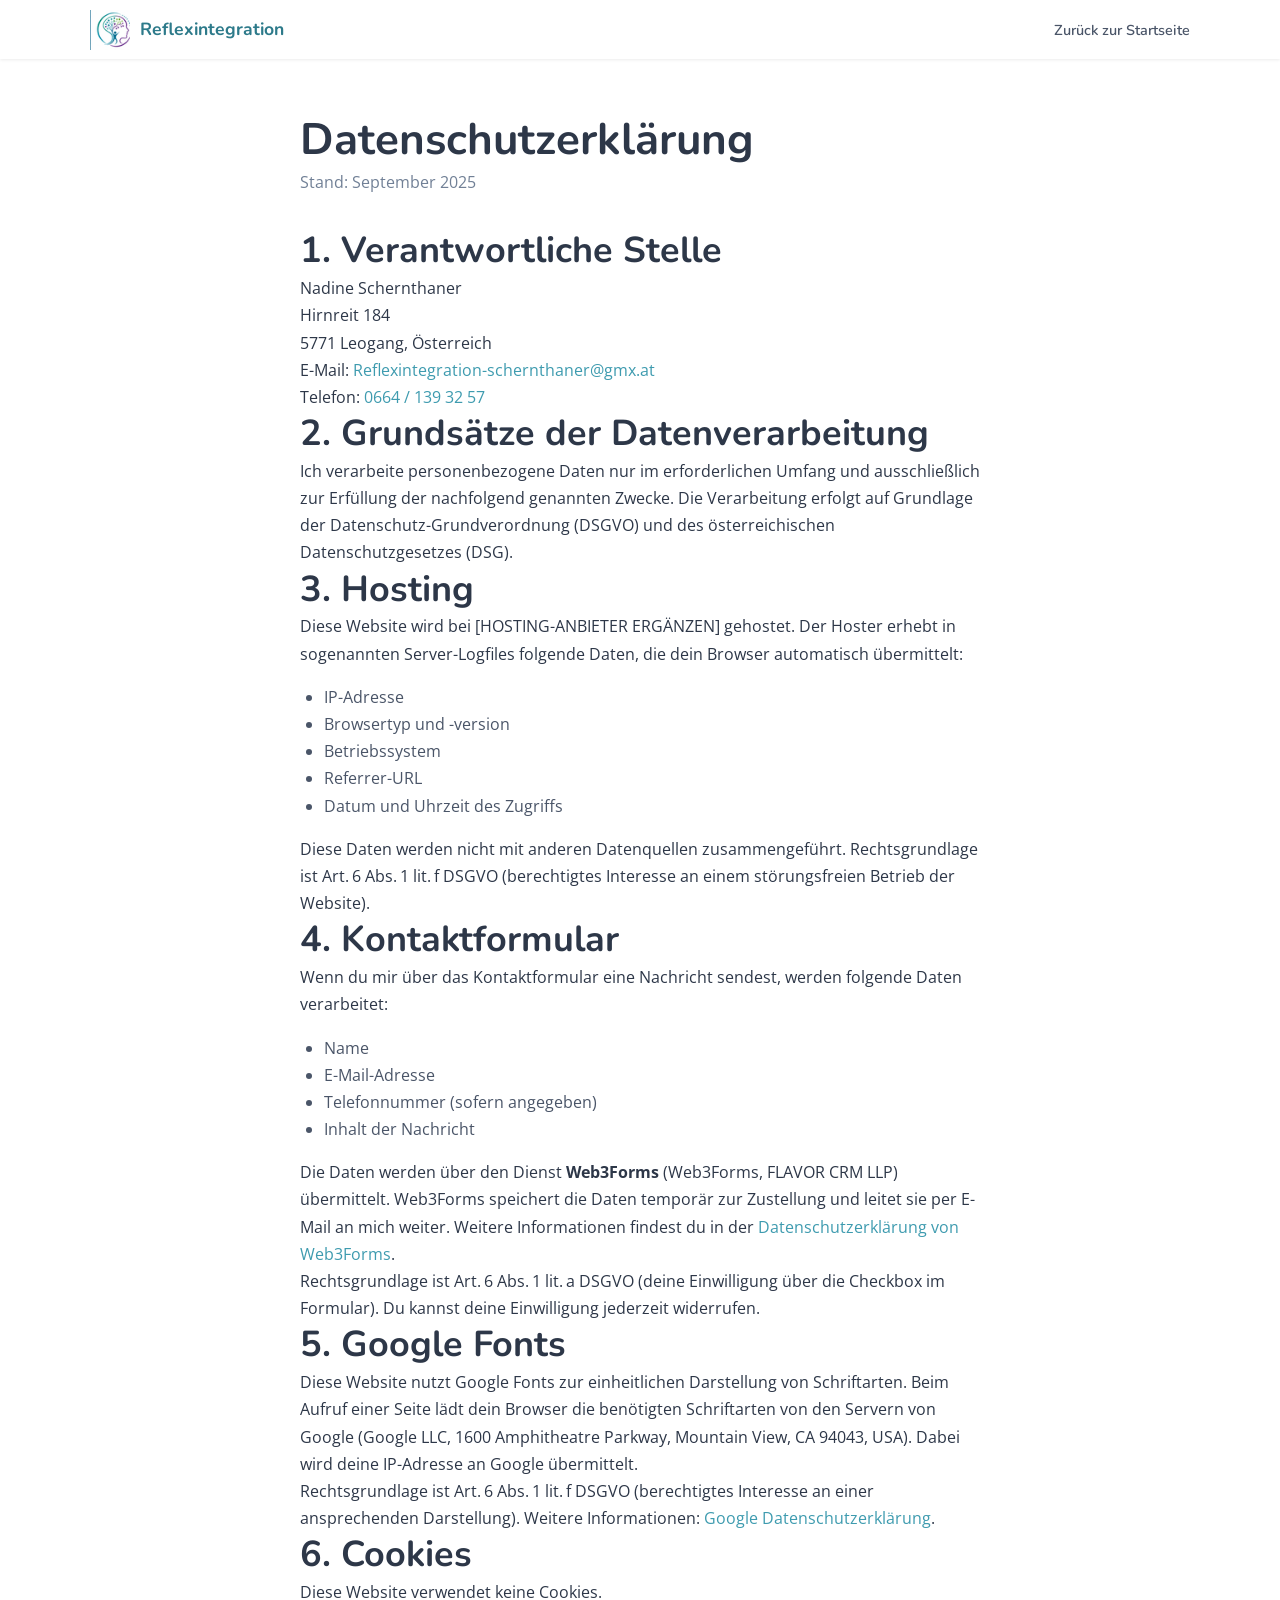
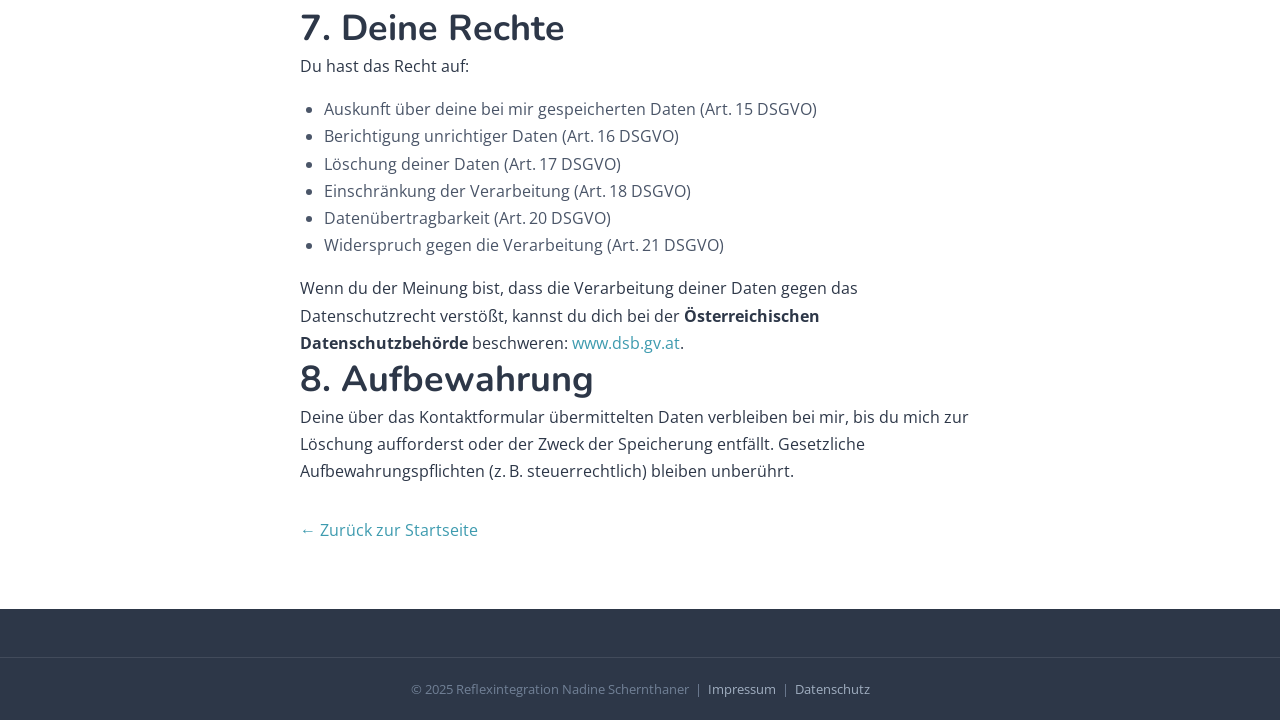
==== datenschutz.html @ 43565fc6 "Initial commit: Reflexintegration landing page Static one-page site for Nadine Schernthaner's Reflex" ====
<!DOCTYPE html>
<html lang="de">
<head>
  <meta charset="UTF-8">
  <meta name="viewport" content="width=device-width, initial-scale=1.0">
  <title>Datenschutzerklärung — Reflexintegration Nadine Schernthaner</title>
  <meta name="robots" content="noindex, follow">
  <link rel="icon" type="image/png" sizes="32x32" href="images/favicon-32x32.png">
  <link rel="preconnect" href="https://fonts.googleapis.com">
  <link rel="preconnect" href="https://fonts.gstatic.com" crossorigin>
  <link rel="stylesheet" href="https://fonts.googleapis.com/css2?family=Nunito:wght@400;600;700&family=Open+Sans:wght@400;600&display=swap">
  <link rel="stylesheet" href="css/styles.css">
</head>
<body>

  <nav class="navbar scrolled" role="navigation">
    <div class="container">
      <a href="index.html" class="nav-brand">
        <img src="images/logo-icon.png" alt="Reflexintegration Logo" width="40" height="40">
        <span>Reflexintegration</span>
      </a>
      <ul class="nav-links">
        <li><a href="index.html">Zurück zur Startseite</a></li>
      </ul>
    </div>
  </nav>

  <main>
    <section class="section" style="padding-top:7rem;">
      <div class="container" style="max-width:720px;">
        <h1>Datenschutzerklärung</h1>
        <p style="color:var(--clr-text-light);margin-bottom:2rem;">Stand: September 2025</p>

        <h2>1. Verantwortliche Stelle</h2>
        <p>
          Nadine Schernthaner<br>
          Hirnreit 184<br>
          5771 Leogang, Österreich<br>
          E-Mail: <a href="mailto:Reflexintegration-schernthaner@gmx.at">Reflexintegration-schernthaner@gmx.at</a><br>
          Telefon: <a href="tel:+436641393257">0664 / 139 32 57</a>
        </p>

        <h2>2. Grundsätze der Datenverarbeitung</h2>
        <p>Ich verarbeite personenbezogene Daten nur im erforderlichen Umfang und ausschließlich zur Erfüllung der nachfolgend genannten Zwecke. Die Verarbeitung erfolgt auf Grundlage der Datenschutz-Grundverordnung (DSGVO) und des österreichischen Datenschutzgesetzes (DSG).</p>

        <h2>3. Hosting</h2>
        <p>Diese Website wird bei [HOSTING-ANBIETER ERGÄNZEN] gehostet. Der Hoster erhebt in sogenannten Server-Logfiles folgende Daten, die dein Browser automatisch übermittelt:</p>
        <ul style="margin:1rem 0 1rem 1.5rem;color:var(--clr-text-muted);">
          <li>IP-Adresse</li>
          <li>Browsertyp und -version</li>
          <li>Betriebssystem</li>
          <li>Referrer-URL</li>
          <li>Datum und Uhrzeit des Zugriffs</li>
        </ul>
        <p>Diese Daten werden nicht mit anderen Datenquellen zusammengeführt. Rechtsgrundlage ist Art.&thinsp;6 Abs.&thinsp;1 lit.&thinsp;f DSGVO (berechtigtes Interesse an einem störungsfreien Betrieb der Website).</p>

        <h2>4. Kontaktformular</h2>
        <p>Wenn du mir über das Kontaktformular eine Nachricht sendest, werden folgende Daten verarbeitet:</p>
        <ul style="margin:1rem 0 1rem 1.5rem;color:var(--clr-text-muted);">
          <li>Name</li>
          <li>E-Mail-Adresse</li>
          <li>Telefonnummer (sofern angegeben)</li>
          <li>Inhalt der Nachricht</li>
        </ul>
        <p>Die Daten werden über den Dienst <strong>Web3Forms</strong> (Web3Forms, FLAVOR CRM LLP) übermittelt. Web3Forms speichert die Daten temporär zur Zustellung und leitet sie per E-Mail an mich weiter. Weitere Informationen findest du in der <a href="https://web3forms.com/privacy" target="_blank" rel="noopener">Datenschutzerklärung von Web3Forms</a>.</p>
        <p>Rechtsgrundlage ist Art.&thinsp;6 Abs.&thinsp;1 lit.&thinsp;a DSGVO (deine Einwilligung über die Checkbox im Formular). Du kannst deine Einwilligung jederzeit widerrufen.</p>

        <h2>5. Google Fonts</h2>
        <p>Diese Website nutzt Google Fonts zur einheitlichen Darstellung von Schriftarten. Beim Aufruf einer Seite lädt dein Browser die benötigten Schriftarten von den Servern von Google (Google LLC, 1600 Amphitheatre Parkway, Mountain View, CA 94043, USA). Dabei wird deine IP-Adresse an Google übermittelt.</p>
        <p>Rechtsgrundlage ist Art.&thinsp;6 Abs.&thinsp;1 lit.&thinsp;f DSGVO (berechtigtes Interesse an einer ansprechenden Darstellung). Weitere Informationen: <a href="https://policies.google.com/privacy" target="_blank" rel="noopener">Google Datenschutzerklärung</a>.</p>

        <h2>6. Cookies</h2>
        <p>Diese Website verwendet keine Cookies.</p>

        <h2>7. Deine Rechte</h2>
        <p>Du hast das Recht auf:</p>
        <ul style="margin:1rem 0 1rem 1.5rem;color:var(--clr-text-muted);">
          <li>Auskunft über deine bei mir gespeicherten Daten (Art.&thinsp;15 DSGVO)</li>
          <li>Berichtigung unrichtiger Daten (Art.&thinsp;16 DSGVO)</li>
          <li>Löschung deiner Daten (Art.&thinsp;17 DSGVO)</li>
          <li>Einschränkung der Verarbeitung (Art.&thinsp;18 DSGVO)</li>
          <li>Datenübertragbarkeit (Art.&thinsp;20 DSGVO)</li>
          <li>Widerspruch gegen die Verarbeitung (Art.&thinsp;21 DSGVO)</li>
        </ul>
        <p>Wenn du der Meinung bist, dass die Verarbeitung deiner Daten gegen das Datenschutzrecht verstößt, kannst du dich bei der <strong>Österreichischen Datenschutzbehörde</strong> beschweren: <a href="https://www.dsb.gv.at" target="_blank" rel="noopener">www.dsb.gv.at</a>.</p>

        <h2>8. Aufbewahrung</h2>
        <p>Deine über das Kontaktformular übermittelten Daten verbleiben bei mir, bis du mich zur Löschung aufforderst oder der Zweck der Speicherung entfällt. Gesetzliche Aufbewahrungspflichten (z.&thinsp;B. steuerrechtlich) bleiben unberührt.</p>

        <p style="margin-top:2rem;"><a href="index.html">&larr; Zurück zur Startseite</a></p>
      </div>
    </section>
  </main>

  <footer class="site-footer">
    <div class="footer-bottom">
      <div class="container">
        &copy; 2025 Reflexintegration Nadine Schernthaner &nbsp;|&nbsp;
        <a href="impressum.html">Impressum</a> &nbsp;|&nbsp;
        <a href="datenschutz.html">Datenschutz</a>
      </div>
    </div>
  </footer>

</body>
</html>
---- css/styles.css ----
/* ============================================
   Reflexintegration — Nadine Schernthaner
   Mobile-first responsive stylesheet
   ============================================ */

:root {
  --clr-teal: #3e9baf;
  --clr-teal-dark: #2d7a8a;
  --clr-teal-light: #e8f4f7;
  --clr-green: #7baf52;
  --clr-green-dark: #5f8c3e;
  --clr-green-light: #f0f7e8;
  --clr-purple: #7f4e9b;
  --clr-purple-light: #f3edf7;

  --clr-text: #2d3748;
  --clr-text-muted: #4a5568;
  --clr-text-light: #718096;
  --clr-bg: #ffffff;
  --clr-bg-alt: #f7fafa;
  --clr-bg-warm: #fdfaf6;
  --clr-border: #e2e8f0;

  --ff-heading: 'Nunito', sans-serif;
  --ff-body: 'Open Sans', sans-serif;

  --shadow-sm: 0 1px 3px rgba(0,0,0,0.08);
  --shadow-md: 0 4px 12px rgba(0,0,0,0.1);
  --shadow-lg: 0 8px 24px rgba(0,0,0,0.12);

  --radius: 10px;
  --radius-lg: 16px;
  --transition: 0.3s ease;
}

*,
*::before,
*::after {
  box-sizing: border-box;
  margin: 0;
  padding: 0;
}

html {
  scroll-behavior: smooth;
  scroll-padding-top: 72px;
}

body {
  font-family: var(--ff-body);
  font-size: 1rem;
  line-height: 1.7;
  color: var(--clr-text);
  background: var(--clr-bg);
  -webkit-font-smoothing: antialiased;
}

img {
  max-width: 100%;
  height: auto;
  display: block;
}

a {
  color: var(--clr-teal);
  text-decoration: none;
  transition: color var(--transition);
}

a:hover {
  color: var(--clr-teal-dark);
}

h1, h2, h3, h4 {
  font-family: var(--ff-heading);
  font-weight: 700;
  line-height: 1.3;
  color: var(--clr-text);
}

h1 { font-size: clamp(1.75rem, 4vw, 2.75rem); }
h2 { font-size: clamp(1.5rem, 3vw, 2.25rem); }
h3 { font-size: clamp(1.15rem, 2vw, 1.5rem); }

.container {
  width: 100%;
  max-width: 1140px;
  margin: 0 auto;
  padding: 0 1.25rem;
}

.section {
  padding: 4rem 0;
}

.section-alt {
  background: var(--clr-bg-alt);
}

.section-header {
  text-align: center;
  margin-bottom: 3rem;
}

.section-header h2 {
  margin-bottom: 0.75rem;
  position: relative;
}

.section-header h2::after {
  content: '';
  display: block;
  width: 60px;
  height: 3px;
  background: linear-gradient(90deg, var(--clr-teal), var(--clr-green));
  border-radius: 2px;
  margin: 0.75rem auto 0;
}

.section-header p {
  color: var(--clr-text-muted);
  max-width: 640px;
  margin: 0 auto;
}

/* ---- Buttons ---- */

.btn {
  display: inline-flex;
  align-items: center;
  gap: 0.5rem;
  padding: 0.85rem 1.75rem;
  border-radius: var(--radius);
  font-family: var(--ff-heading);
  font-weight: 700;
  font-size: 1rem;
  border: 2px solid transparent;
  cursor: pointer;
  transition: all var(--transition);
  text-decoration: none;
}

.btn-primary {
  background: var(--clr-teal);
  color: #fff;
  border-color: var(--clr-teal);
}

.btn-primary:hover {
  background: var(--clr-teal-dark);
  border-color: var(--clr-teal-dark);
  color: #fff;
  transform: translateY(-2px);
  box-shadow: var(--shadow-md);
}

.btn-outline {
  background: transparent;
  color: var(--clr-teal);
  border-color: var(--clr-teal);
}

.btn-outline:hover {
  background: var(--clr-teal);
  color: #fff;
  transform: translateY(-2px);
}

.btn-white {
  background: #fff;
  color: var(--clr-teal);
  border-color: #fff;
}

.btn-white:hover {
  background: var(--clr-teal-light);
  border-color: var(--clr-teal-light);
  color: var(--clr-teal-dark);
  transform: translateY(-2px);
}

/* ---- Navigation ---- */

.navbar {
  position: fixed;
  top: 0;
  left: 0;
  width: 100%;
  z-index: 1000;
  padding: 1rem 0;
  transition: all var(--transition);
  background: transparent;
}

.navbar.scrolled {
  background: rgba(255, 255, 255, 0.97);
  box-shadow: var(--shadow-sm);
  padding: 0.6rem 0;
  backdrop-filter: blur(8px);
}

.navbar .container {
  display: flex;
  align-items: center;
  justify-content: space-between;
}

.nav-brand {
  display: flex;
  align-items: center;
  gap: 0.6rem;
  text-decoration: none;
}

.nav-brand img {
  height: 40px;
  width: auto;
}

.nav-brand span {
  font-family: var(--ff-heading);
  font-weight: 700;
  font-size: 1.1rem;
  color: var(--clr-teal-dark);
  transition: color var(--transition);
}

.nav-links {
  display: none;
  list-style: none;
  gap: 1.5rem;
  align-items: center;
}

.nav-links a {
  font-family: var(--ff-heading);
  font-weight: 600;
  font-size: 0.9rem;
  color: var(--clr-text-muted);
  padding: 0.4rem 0;
  position: relative;
}

.nav-links a::after {
  content: '';
  position: absolute;
  bottom: 0;
  left: 0;
  width: 0;
  height: 2px;
  background: var(--clr-teal);
  transition: width var(--transition);
}

.nav-links a:hover,
.nav-links a.active {
  color: var(--clr-teal);
}

.nav-links a:hover::after,
.nav-links a.active::after {
  width: 100%;
}

.nav-toggle {
  display: flex;
  flex-direction: column;
  gap: 5px;
  background: none;
  border: none;
  cursor: pointer;
  padding: 4px;
}

.nav-toggle span {
  display: block;
  width: 24px;
  height: 2px;
  background: var(--clr-text);
  border-radius: 2px;
  transition: all var(--transition);
}

.nav-toggle.open span:nth-child(1) {
  transform: translateY(7px) rotate(45deg);
}

.nav-toggle.open span:nth-child(2) {
  opacity: 0;
}

.nav-toggle.open span:nth-child(3) {
  transform: translateY(-7px) rotate(-45deg);
}

.mobile-menu {
  display: none;
  position: fixed;
  top: 0;
  left: 0;
  width: 100%;
  height: 100vh;
  background: rgba(255,255,255,0.98);
  backdrop-filter: blur(12px);
  z-index: 999;
  flex-direction: column;
  align-items: center;
  justify-content: center;
  gap: 2rem;
}

.mobile-menu.open {
  display: flex;
}

.mobile-menu a {
  font-family: var(--ff-heading);
  font-size: 1.35rem;
  font-weight: 700;
  color: var(--clr-text);
}

.mobile-menu a:hover {
  color: var(--clr-teal);
}

/* ---- Hero ---- */

.hero {
  min-height: 100vh;
  display: flex;
  align-items: center;
  position: relative;
  overflow: hidden;
  background: linear-gradient(135deg, var(--clr-teal-light) 0%, #f0f7f4 40%, var(--clr-purple-light) 100%);
  background-size: cover;
  background-position: center;
}

.hero[style*="background-image"] {
  background-blend-mode: normal;
  background: none;
  background-image: inherit;
  background-size: cover;
  background-position: center;
}

.hero[style*="background-image"]::before {
  content: '';
  position: absolute;
  inset: 0;
  background: linear-gradient(135deg, rgba(255,255,255,0.88) 0%, rgba(247,250,250,0.82) 50%, rgba(243,237,247,0.78) 100%);
  pointer-events: none;
  z-index: 0;
}

.hero::after {
  content: none;
}

.hero .container {
  position: relative;
  z-index: 1;
  padding-top: 6rem;
  padding-bottom: 4rem;
}

.hero-content {
  max-width: 640px;
}

.hero-tagline {
  display: inline-block;
  font-family: var(--ff-heading);
  font-weight: 700;
  font-size: 0.85rem;
  text-transform: uppercase;
  letter-spacing: 0.1em;
  color: var(--clr-teal);
  margin-bottom: 1rem;
  padding: 0.35rem 0.9rem;
  background: rgba(62,155,175,0.1);
  border-radius: 20px;
}

.hero h1 {
  margin-bottom: 1.25rem;
}

.hero h1 span {
  background: linear-gradient(90deg, var(--clr-teal), var(--clr-purple));
  -webkit-background-clip: text;
  -webkit-text-fill-color: transparent;
  background-clip: text;
}

.hero p {
  font-size: 1.15rem;
  color: var(--clr-text-muted);
  margin-bottom: 2rem;
  line-height: 1.8;
}

.hero-buttons {
  display: flex;
  flex-wrap: wrap;
  gap: 1rem;
}

.hero-logo {
  margin-bottom: 2rem;
  max-width: 360px;
}

/* ---- Was ist Reflexintegration ---- */

.what-is-grid {
  display: grid;
  gap: 2.5rem;
  align-items: center;
}

.what-is-text p {
  margin-bottom: 1rem;
  color: var(--clr-text-muted);
}

.what-is-text p:last-child {
  margin-bottom: 0;
}

.what-is-image {
  border-radius: var(--radius-lg);
  overflow: hidden;
  box-shadow: var(--shadow-lg);
}

.what-is-image img {
  width: 100%;
  height: 100%;
  object-fit: cover;
}

/* ---- Für wen ---- */

.symptom-categories {
  display: grid;
  gap: 1.5rem;
}

.symptom-card {
  background: #fff;
  border-radius: var(--radius-lg);
  padding: 1.75rem;
  box-shadow: var(--shadow-sm);
  border-left: 4px solid var(--clr-teal);
  transition: all var(--transition);
}

.symptom-card:hover {
  box-shadow: var(--shadow-md);
  transform: translateY(-2px);
}

.symptom-card:nth-child(2) {
  border-left-color: var(--clr-green);
}

.symptom-card:nth-child(3) {
  border-left-color: var(--clr-purple);
}

.symptom-card:nth-child(4) {
  border-left-color: var(--clr-teal-dark);
}

.symptom-card-header {
  display: flex;
  align-items: center;
  gap: 0.75rem;
  margin-bottom: 1rem;
}

.symptom-card-header svg {
  flex-shrink: 0;
  width: 28px;
  height: 28px;
}

.symptom-card h3 {
  font-size: 1.1rem;
}

.symptom-list {
  list-style: none;
  display: flex;
  flex-direction: column;
  gap: 0.5rem;
}

.symptom-list li {
  position: relative;
  padding-left: 1.5rem;
  color: var(--clr-text-muted);
  font-size: 0.95rem;
}

.symptom-list li::before {
  content: '';
  position: absolute;
  left: 0;
  top: 0.55em;
  width: 6px;
  height: 6px;
  border-radius: 50%;
  background: var(--clr-teal);
}

.symptom-card:nth-child(2) .symptom-list li::before { background: var(--clr-green); }
.symptom-card:nth-child(3) .symptom-list li::before { background: var(--clr-purple); }
.symptom-card:nth-child(4) .symptom-list li::before { background: var(--clr-teal-dark); }

.fuer-wen-image {
  margin-top: 2rem;
  border-radius: var(--radius-lg);
  overflow: hidden;
  max-width: 480px;
  margin-left: auto;
  margin-right: auto;
  box-shadow: var(--shadow-md);
}

.fuer-wen-cta {
  text-align: center;
  margin-top: 2.5rem;
}

.fuer-wen-cta p {
  color: var(--clr-text-muted);
  margin-bottom: 1.25rem;
  font-size: 1.05rem;
}

/* ---- Ablauf / Timeline ---- */

.ablauf-image {
  max-width: 700px;
  margin: 0 auto 3rem;
  border-radius: var(--radius-lg);
  overflow: hidden;
  box-shadow: var(--shadow-lg);
}

.ablauf-image img {
  width: 100%;
  height: auto;
  display: block;
  object-fit: cover;
  max-height: 400px;
}

.timeline {
  position: relative;
  max-width: 700px;
  margin: 0 auto;
}

.timeline::before {
  content: '';
  position: absolute;
  left: 20px;
  top: 0;
  bottom: 0;
  width: 2px;
  background: linear-gradient(180deg, var(--clr-teal), var(--clr-green), var(--clr-purple));
  border-radius: 1px;
}

.timeline-step {
  position: relative;
  padding-left: 60px;
  padding-bottom: 2.5rem;
}

.timeline-step:last-child {
  padding-bottom: 0;
}

.timeline-number {
  position: absolute;
  left: 0;
  top: 0;
  width: 42px;
  height: 42px;
  border-radius: 50%;
  background: var(--clr-teal);
  color: #fff;
  display: flex;
  align-items: center;
  justify-content: center;
  font-family: var(--ff-heading);
  font-weight: 700;
  font-size: 1rem;
  box-shadow: 0 2px 8px rgba(62,155,175,0.3);
  z-index: 1;
}

.timeline-step:nth-child(2) .timeline-number { background: #4aa89e; }
.timeline-step:nth-child(3) .timeline-number { background: var(--clr-green); }
.timeline-step:nth-child(4) .timeline-number { background: #6a9b4a; }
.timeline-step:nth-child(5) .timeline-number { background: #8a6dab; }
.timeline-step:nth-child(6) .timeline-number { background: var(--clr-purple); }

.timeline-content {
  background: #fff;
  border-radius: var(--radius);
  padding: 1.5rem;
  box-shadow: var(--shadow-sm);
  transition: all var(--transition);
}

.timeline-content:hover {
  box-shadow: var(--shadow-md);
}

.timeline-content h3 {
  margin-bottom: 0.5rem;
  font-size: 1.05rem;
}

.timeline-content p {
  color: var(--clr-text-muted);
  font-size: 0.95rem;
}

/* ---- Über mich ---- */

.about-grid {
  display: grid;
  gap: 2.5rem;
  align-items: start;
}

.about-photo-placeholder {
  width: 100%;
  max-width: 320px;
  aspect-ratio: 3/4;
  background: var(--clr-bg-alt);
  border: 2px dashed var(--clr-border);
  border-radius: var(--radius-lg);
  display: flex;
  flex-direction: column;
  align-items: center;
  justify-content: center;
  gap: 0.75rem;
  color: var(--clr-text-light);
  margin: 0 auto;
}

.about-photo-placeholder svg {
  width: 48px;
  height: 48px;
  opacity: 0.4;
}

.about-text p {
  color: var(--clr-text-muted);
  margin-bottom: 1rem;
}

.about-credentials {
  list-style: none;
  margin-top: 1.5rem;
  display: flex;
  flex-direction: column;
  gap: 0.75rem;
}

.about-credentials li {
  display: flex;
  align-items: center;
  gap: 0.75rem;
  font-weight: 600;
  color: var(--clr-text);
}

.about-credentials svg {
  flex-shrink: 0;
  width: 20px;
  height: 20px;
  color: var(--clr-teal);
}

/* ---- Kontakt ---- */

.contact-section {
  position: relative;
  background: url('../images/contact.jfif') center / cover no-repeat;
}

.contact-section::before {
  content: '';
  position: absolute;
  inset: 0;
  background: linear-gradient(135deg, rgba(247,250,250,0.93) 0%, rgba(255,255,255,0.90) 100%);
  pointer-events: none;
}

.contact-section > .container {
  position: relative;
  z-index: 1;
}

.contact-grid {
  display: grid;
  gap: 2.5rem;
}

.contact-form {
  background: #fff;
  padding: 2rem;
  border-radius: var(--radius-lg);
  box-shadow: var(--shadow-md);
}

.form-group {
  margin-bottom: 1.25rem;
}

.form-group label {
  display: block;
  font-family: var(--ff-heading);
  font-weight: 600;
  font-size: 0.9rem;
  margin-bottom: 0.4rem;
  color: var(--clr-text);
}

.form-group label .optional {
  font-weight: 400;
  color: var(--clr-text-light);
  font-size: 0.85rem;
}

.form-group input,
.form-group textarea {
  width: 100%;
  padding: 0.75rem 1rem;
  border: 1.5px solid var(--clr-border);
  border-radius: var(--radius);
  font-family: var(--ff-body);
  font-size: 0.95rem;
  color: var(--clr-text);
  transition: border-color var(--transition), box-shadow var(--transition);
  background: #fff;
}

.form-group input:focus,
.form-group textarea:focus {
  outline: none;
  border-color: var(--clr-teal);
  box-shadow: 0 0 0 3px rgba(62,155,175,0.1);
}

.form-group input.error,
.form-group textarea.error {
  border-color: #e53e3e;
}

.form-group .error-message {
  color: #e53e3e;
  font-size: 0.82rem;
  margin-top: 0.3rem;
  display: none;
}

.form-group textarea {
  min-height: 120px;
  resize: vertical;
}

.form-checkbox {
  display: flex;
  align-items: flex-start;
  gap: 0.6rem;
  margin-bottom: 1.5rem;
}

.form-checkbox input[type="checkbox"] {
  width: 18px;
  height: 18px;
  margin-top: 3px;
  flex-shrink: 0;
  accent-color: var(--clr-teal);
}

.form-checkbox label {
  font-size: 0.85rem;
  color: var(--clr-text-muted);
  line-height: 1.5;
}

.form-checkbox label a {
  text-decoration: underline;
}

.form-status {
  padding: 1rem;
  border-radius: var(--radius);
  margin-top: 1rem;
  display: none;
  font-size: 0.9rem;
}

.form-status.success {
  display: block;
  background: var(--clr-green-light);
  color: var(--clr-green-dark);
  border: 1px solid var(--clr-green);
}

.form-status.error {
  display: block;
  background: #fed7d7;
  color: #c53030;
  border: 1px solid #fc8181;
}

.contact-info {
  display: flex;
  flex-direction: column;
  gap: 1.5rem;
}

.contact-info-item {
  display: flex;
  align-items: flex-start;
  gap: 1rem;
}

.contact-info-icon {
  width: 44px;
  height: 44px;
  border-radius: 50%;
  background: var(--clr-teal-light);
  display: flex;
  align-items: center;
  justify-content: center;
  flex-shrink: 0;
}

.contact-info-icon svg {
  width: 20px;
  height: 20px;
  color: var(--clr-teal);
}

.contact-info-item h4 {
  font-size: 0.95rem;
  margin-bottom: 0.15rem;
}

.contact-info-item p,
.contact-info-item a {
  color: var(--clr-text-muted);
  font-size: 0.9rem;
}

/* ---- Footer ---- */

.site-footer {
  background: var(--clr-text);
  color: #cbd5e0;
  padding: 3rem 0 0;
}

.footer-grid {
  display: grid;
  gap: 2rem;
  padding-bottom: 2rem;
}

.footer-brand img {
  height: 36px;
  margin-bottom: 0.75rem;
  filter: brightness(2);
}

.footer-brand p {
  font-size: 0.88rem;
  line-height: 1.6;
  color: #a0aec0;
}

.footer-col h4 {
  color: #fff;
  font-size: 0.95rem;
  margin-bottom: 0.75rem;
}

.footer-links {
  list-style: none;
  display: flex;
  flex-direction: column;
  gap: 0.4rem;
}

.footer-links a {
  color: #a0aec0;
  font-size: 0.88rem;
  transition: color var(--transition);
}

.footer-links a:hover {
  color: #fff;
}

.footer-contact-item {
  display: flex;
  align-items: center;
  gap: 0.5rem;
  color: #a0aec0;
  font-size: 0.88rem;
  margin-bottom: 0.4rem;
}

.footer-contact-item svg {
  width: 16px;
  height: 16px;
  flex-shrink: 0;
  color: var(--clr-teal);
}

.footer-bottom {
  border-top: 1px solid rgba(255,255,255,0.1);
  padding: 1.25rem 0;
  text-align: center;
  font-size: 0.82rem;
  color: #718096;
}

.footer-bottom a {
  color: #a0aec0;
}

.footer-bottom a:hover {
  color: #fff;
}

/* ---- Scroll Animations ---- */

.reveal {
  opacity: 0;
  transform: translateY(24px);
  transition: opacity 0.6s ease, transform 0.6s ease;
}

.reveal.visible {
  opacity: 1;
  transform: translateY(0);
}

/* ---- Responsive ---- */

@media (min-width: 640px) {
  .symptom-categories {
    grid-template-columns: 1fr 1fr;
  }

  .footer-grid {
    grid-template-columns: 1fr 1fr;
  }
}

@media (min-width: 768px) {
  .what-is-grid {
    grid-template-columns: 1.2fr 0.8fr;
  }

  .about-grid {
    grid-template-columns: 280px 1fr;
  }

  .contact-grid {
    grid-template-columns: 1.2fr 0.8fr;
  }
}

@media (min-width: 960px) {
  .nav-links {
    display: flex;
  }

  .nav-toggle {
    display: none;
  }

  .footer-grid {
    grid-template-columns: 1.5fr 1fr 1fr;
  }

  .hero-content {
    max-width: 580px;
  }
}

/* ---- Utility ---- */

.sr-only {
  position: absolute;
  width: 1px;
  height: 1px;
  padding: 0;
  margin: -1px;
  overflow: hidden;
  clip: rect(0,0,0,0);
  white-space: nowrap;
  border: 0;
}
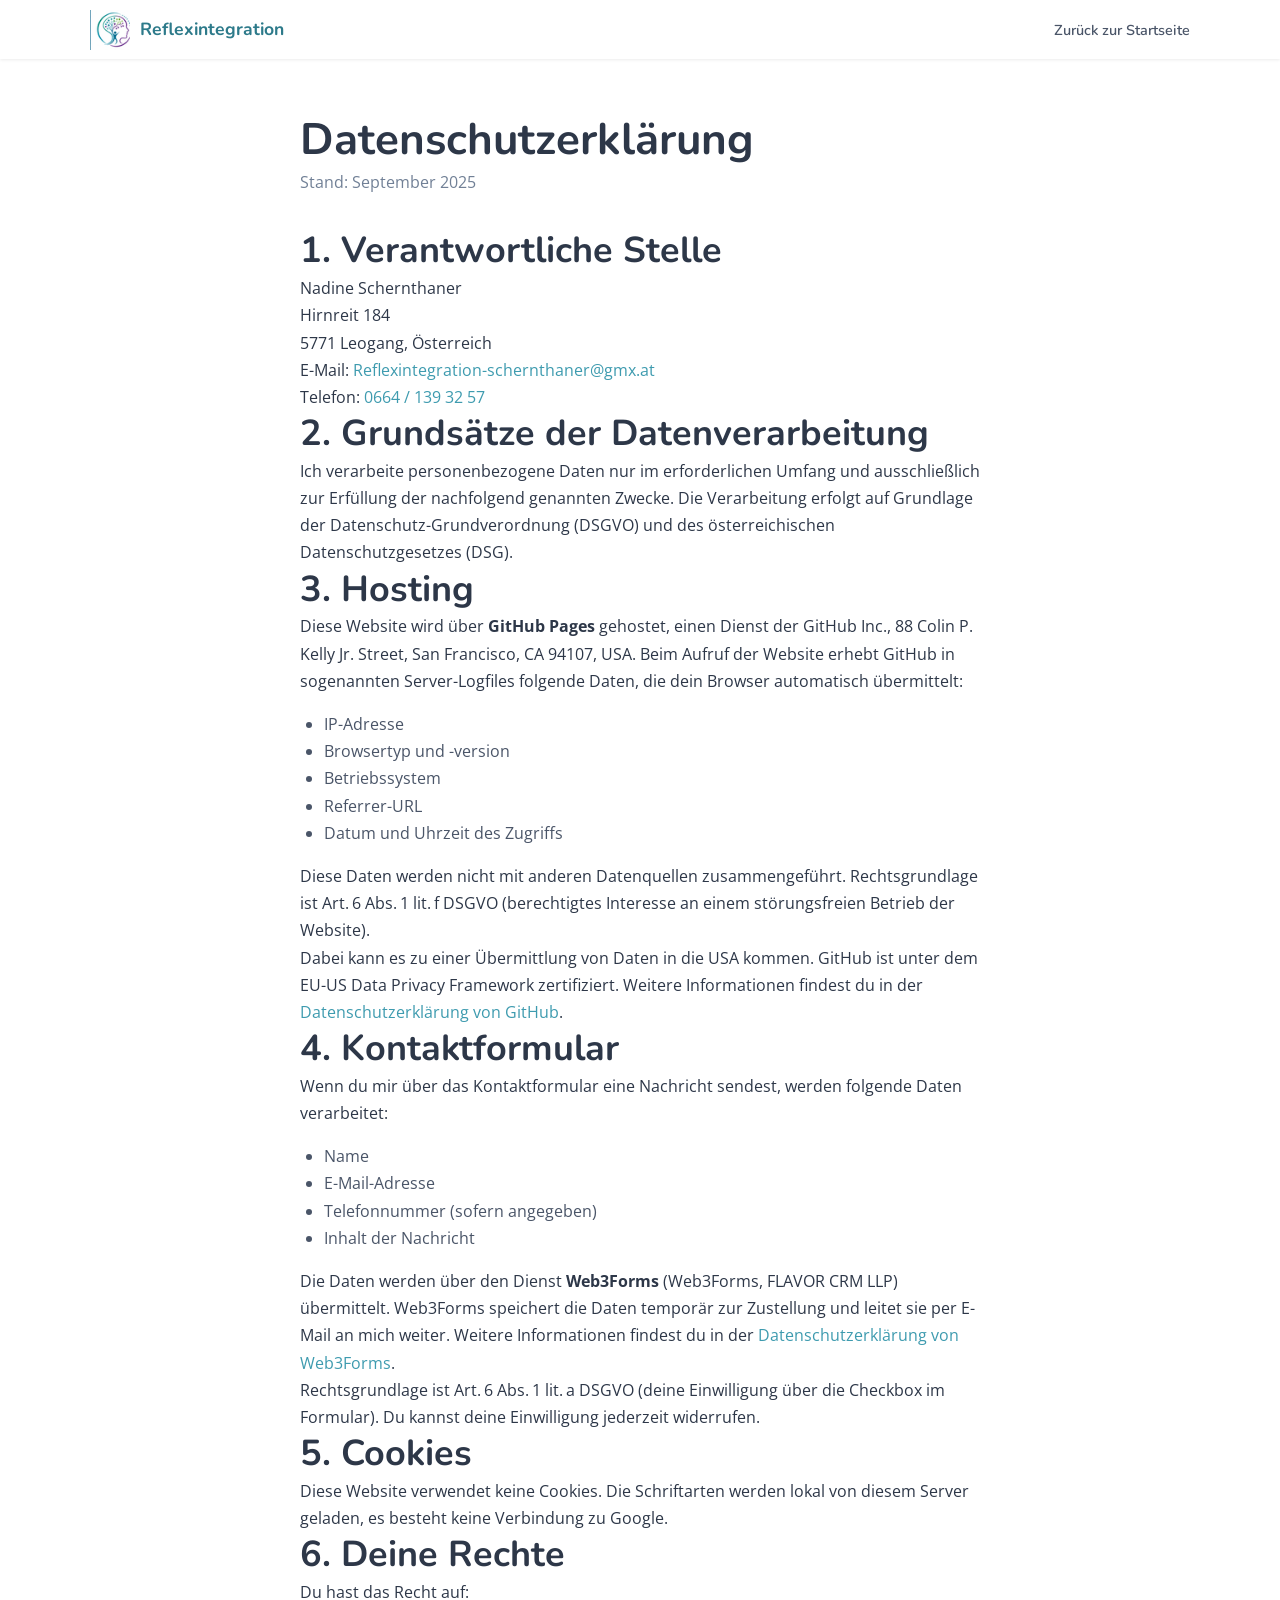
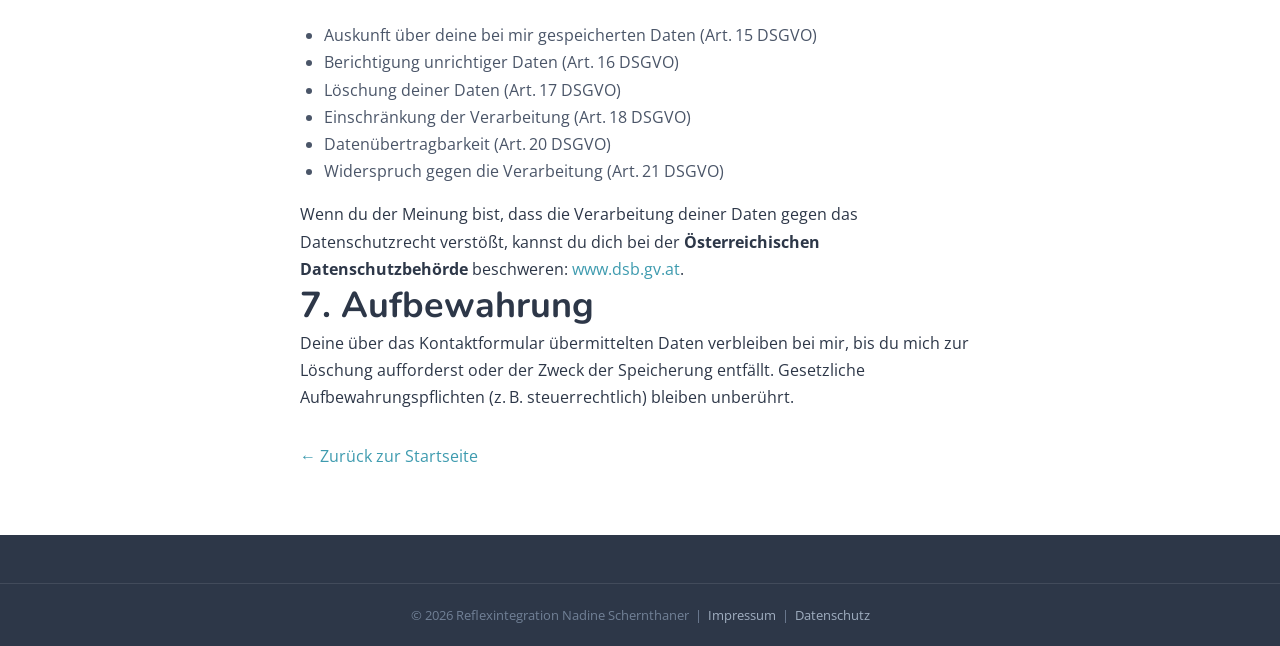
==== commit 5cb0683e: "Implemented changes" ====
--- a/datenschutz.html
+++ b/datenschutz.html
@@ -6,9 +6,8 @@
   <title>Datenschutzerklärung — Reflexintegration Nadine Schernthaner</title>
   <meta name="robots" content="noindex, follow">
   <link rel="icon" type="image/png" sizes="32x32" href="images/favicon-32x32.png">
-  <link rel="preconnect" href="https://fonts.googleapis.com">
-  <link rel="preconnect" href="https://fonts.gstatic.com" crossorigin>
-  <link rel="stylesheet" href="https://fonts.googleapis.com/css2?family=Nunito:wght@400;600;700&family=Open+Sans:wght@400;600&display=swap">
+  <link rel="preload" href="fonts/nunito-latin-wght-normal.woff2" as="font" type="font/woff2" crossorigin>
+  <link rel="preload" href="fonts/open-sans-latin-wght-normal.woff2" as="font" type="font/woff2" crossorigin>
   <link rel="stylesheet" href="css/styles.css">
 </head>
 <body>
@@ -44,7 +43,7 @@
         <p>Ich verarbeite personenbezogene Daten nur im erforderlichen Umfang und ausschließlich zur Erfüllung der nachfolgend genannten Zwecke. Die Verarbeitung erfolgt auf Grundlage der Datenschutz-Grundverordnung (DSGVO) und des österreichischen Datenschutzgesetzes (DSG).</p>
 
         <h2>3. Hosting</h2>
-        <p>Diese Website wird bei [HOSTING-ANBIETER ERGÄNZEN] gehostet. Der Hoster erhebt in sogenannten Server-Logfiles folgende Daten, die dein Browser automatisch übermittelt:</p>
+        <p>Diese Website wird über <strong>GitHub Pages</strong> gehostet, einen Dienst der GitHub Inc., 88 Colin P. Kelly Jr. Street, San Francisco, CA 94107, USA. Beim Aufruf der Website erhebt GitHub in sogenannten Server-Logfiles folgende Daten, die dein Browser automatisch übermittelt:</p>
         <ul style="margin:1rem 0 1rem 1.5rem;color:var(--clr-text-muted);">
           <li>IP-Adresse</li>
           <li>Browsertyp und -version</li>
@@ -53,6 +52,7 @@
           <li>Datum und Uhrzeit des Zugriffs</li>
         </ul>
         <p>Diese Daten werden nicht mit anderen Datenquellen zusammengeführt. Rechtsgrundlage ist Art.&thinsp;6 Abs.&thinsp;1 lit.&thinsp;f DSGVO (berechtigtes Interesse an einem störungsfreien Betrieb der Website).</p>
+        <p>Dabei kann es zu einer Übermittlung von Daten in die USA kommen. GitHub ist unter dem EU-US Data Privacy Framework zertifiziert. Weitere Informationen findest du in der <a href="https://docs.github.com/de/site-policy/privacy-policies/github-general-privacy-statement" target="_blank" rel="noopener">Datenschutzerklärung von GitHub</a>.</p>
 
         <h2>4. Kontaktformular</h2>
         <p>Wenn du mir über das Kontaktformular eine Nachricht sendest, werden folgende Daten verarbeitet:</p>
@@ -65,14 +65,10 @@
         <p>Die Daten werden über den Dienst <strong>Web3Forms</strong> (Web3Forms, FLAVOR CRM LLP) übermittelt. Web3Forms speichert die Daten temporär zur Zustellung und leitet sie per E-Mail an mich weiter. Weitere Informationen findest du in der <a href="https://web3forms.com/privacy" target="_blank" rel="noopener">Datenschutzerklärung von Web3Forms</a>.</p>
         <p>Rechtsgrundlage ist Art.&thinsp;6 Abs.&thinsp;1 lit.&thinsp;a DSGVO (deine Einwilligung über die Checkbox im Formular). Du kannst deine Einwilligung jederzeit widerrufen.</p>
 
-        <h2>5. Google Fonts</h2>
-        <p>Diese Website nutzt Google Fonts zur einheitlichen Darstellung von Schriftarten. Beim Aufruf einer Seite lädt dein Browser die benötigten Schriftarten von den Servern von Google (Google LLC, 1600 Amphitheatre Parkway, Mountain View, CA 94043, USA). Dabei wird deine IP-Adresse an Google übermittelt.</p>
-        <p>Rechtsgrundlage ist Art.&thinsp;6 Abs.&thinsp;1 lit.&thinsp;f DSGVO (berechtigtes Interesse an einer ansprechenden Darstellung). Weitere Informationen: <a href="https://policies.google.com/privacy" target="_blank" rel="noopener">Google Datenschutzerklärung</a>.</p>
+        <h2>5. Cookies</h2>
+        <p>Diese Website verwendet keine Cookies. Die Schriftarten werden lokal von diesem Server geladen, es besteht keine Verbindung zu Google.</p>
 
-        <h2>6. Cookies</h2>
-        <p>Diese Website verwendet keine Cookies.</p>
-
-        <h2>7. Deine Rechte</h2>
+        <h2>6. Deine Rechte</h2>
         <p>Du hast das Recht auf:</p>
         <ul style="margin:1rem 0 1rem 1.5rem;color:var(--clr-text-muted);">
           <li>Auskunft über deine bei mir gespeicherten Daten (Art.&thinsp;15 DSGVO)</li>
@@ -84,7 +80,7 @@
         </ul>
         <p>Wenn du der Meinung bist, dass die Verarbeitung deiner Daten gegen das Datenschutzrecht verstößt, kannst du dich bei der <strong>Österreichischen Datenschutzbehörde</strong> beschweren: <a href="https://www.dsb.gv.at" target="_blank" rel="noopener">www.dsb.gv.at</a>.</p>
 
-        <h2>8. Aufbewahrung</h2>
+        <h2>7. Aufbewahrung</h2>
         <p>Deine über das Kontaktformular übermittelten Daten verbleiben bei mir, bis du mich zur Löschung aufforderst oder der Zweck der Speicherung entfällt. Gesetzliche Aufbewahrungspflichten (z.&thinsp;B. steuerrechtlich) bleiben unberührt.</p>
 
         <p style="margin-top:2rem;"><a href="index.html">&larr; Zurück zur Startseite</a></p>
@@ -95,7 +91,7 @@
   <footer class="site-footer">
     <div class="footer-bottom">
       <div class="container">
-        &copy; 2025 Reflexintegration Nadine Schernthaner &nbsp;|&nbsp;
+        &copy; 2026 Reflexintegration Nadine Schernthaner &nbsp;|&nbsp;
         <a href="impressum.html">Impressum</a> &nbsp;|&nbsp;
         <a href="datenschutz.html">Datenschutz</a>
       </div>
--- a/css/styles.css
+++ b/css/styles.css
@@ -2,6 +2,23 @@
    Reflexintegration — Nadine Schernthaner
    Mobile-first responsive stylesheet
    ============================================ */
+
+/* Lokal gehostete Schriften (keine Verbindung zu Google) */
+@font-face {
+  font-family: 'Nunito';
+  font-style: normal;
+  font-weight: 200 1000;
+  font-display: swap;
+  src: url('../fonts/nunito-latin-wght-normal.woff2') format('woff2');
+}
+
+@font-face {
+  font-family: 'Open Sans';
+  font-style: normal;
+  font-weight: 300 800;
+  font-display: swap;
+  src: url('../fonts/open-sans-latin-wght-normal.woff2') format('woff2');
+}
 
 :root {
   --clr-teal: #3e9baf;
@@ -691,6 +708,25 @@
   color: var(--clr-teal);
 }
 
+.about-reflexes {
+  margin-top: 1.5rem;
+  padding: 1rem 1.25rem;
+  background: var(--clr-bg);
+  border: 1px solid var(--clr-border);
+  border-radius: var(--radius-lg);
+}
+
+.about-reflexes summary {
+  cursor: pointer;
+  font-weight: 600;
+  color: var(--clr-teal-dark);
+}
+
+.about-reflexes p {
+  margin: 0.75rem 0 0;
+  font-size: 0.95rem;
+}
+
 /* ---- Kontakt ---- */
 
 .contact-section {
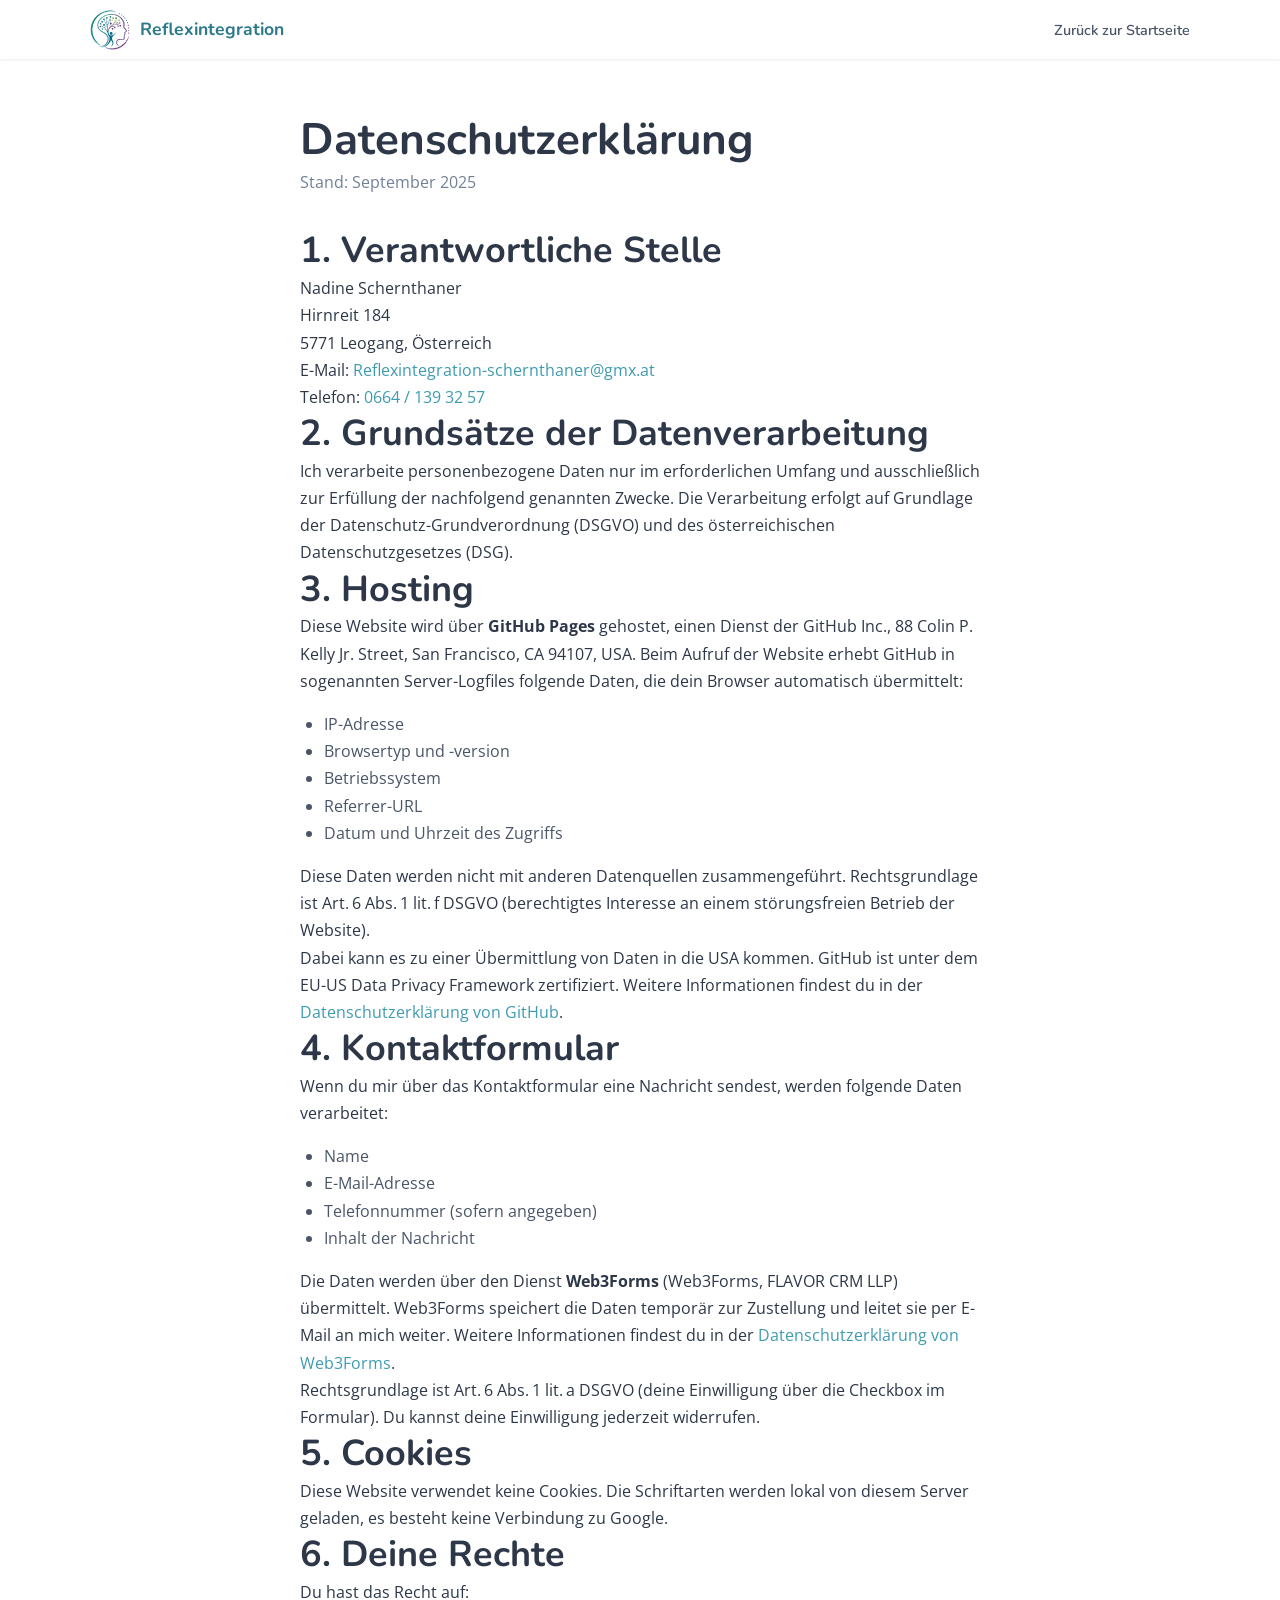
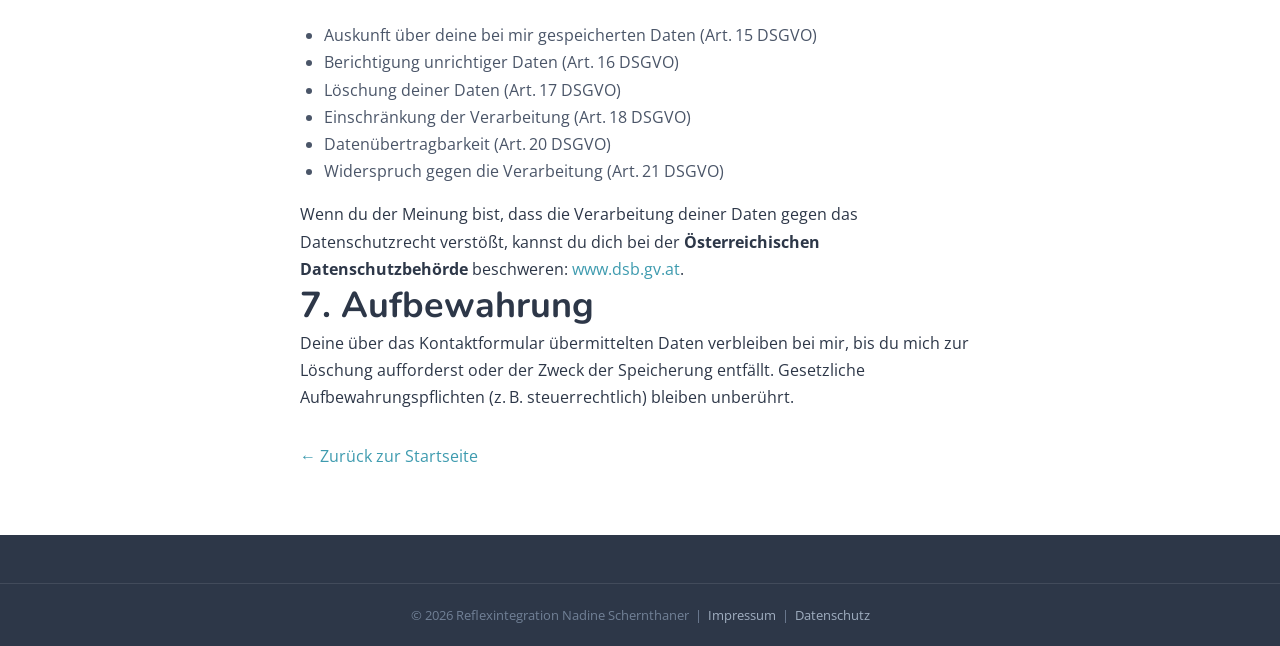
==== commit 12369a96: "Inhalte von Nadine einpflegen und neues Logo einbinden - Über mich: persönlicher Text, Motivation, Q" ====
--- a/datenschutz.html
+++ b/datenschutz.html
@@ -5,6 +5,7 @@
   <meta name="viewport" content="width=device-width, initial-scale=1.0">
   <title>Datenschutzerklärung — Reflexintegration Nadine Schernthaner</title>
   <meta name="robots" content="noindex, follow">
+  <link rel="icon" type="image/svg+xml" href="images/reflexintegration-bildmarke.svg">
   <link rel="icon" type="image/png" sizes="32x32" href="images/favicon-32x32.png">
   <link rel="preload" href="fonts/nunito-latin-wght-normal.woff2" as="font" type="font/woff2" crossorigin>
   <link rel="preload" href="fonts/open-sans-latin-wght-normal.woff2" as="font" type="font/woff2" crossorigin>
@@ -15,7 +16,7 @@
   <nav class="navbar scrolled" role="navigation">
     <div class="container">
       <a href="index.html" class="nav-brand">
-        <img src="images/logo-icon.png" alt="Reflexintegration Logo" width="40" height="40">
+        <img src="images/reflexintegration-bildmarke.svg" alt="Reflexintegration Logo" width="40" height="40">
         <span>Reflexintegration</span>
       </a>
       <ul class="nav-links">
--- a/css/styles.css
+++ b/css/styles.css
@@ -426,7 +426,9 @@
 
 .hero-logo {
   margin-bottom: 2rem;
-  max-width: 360px;
+  width: 100%;
+  max-width: 440px;
+  height: auto;
 }
 
 /* ---- Was ist Reflexintegration ---- */
